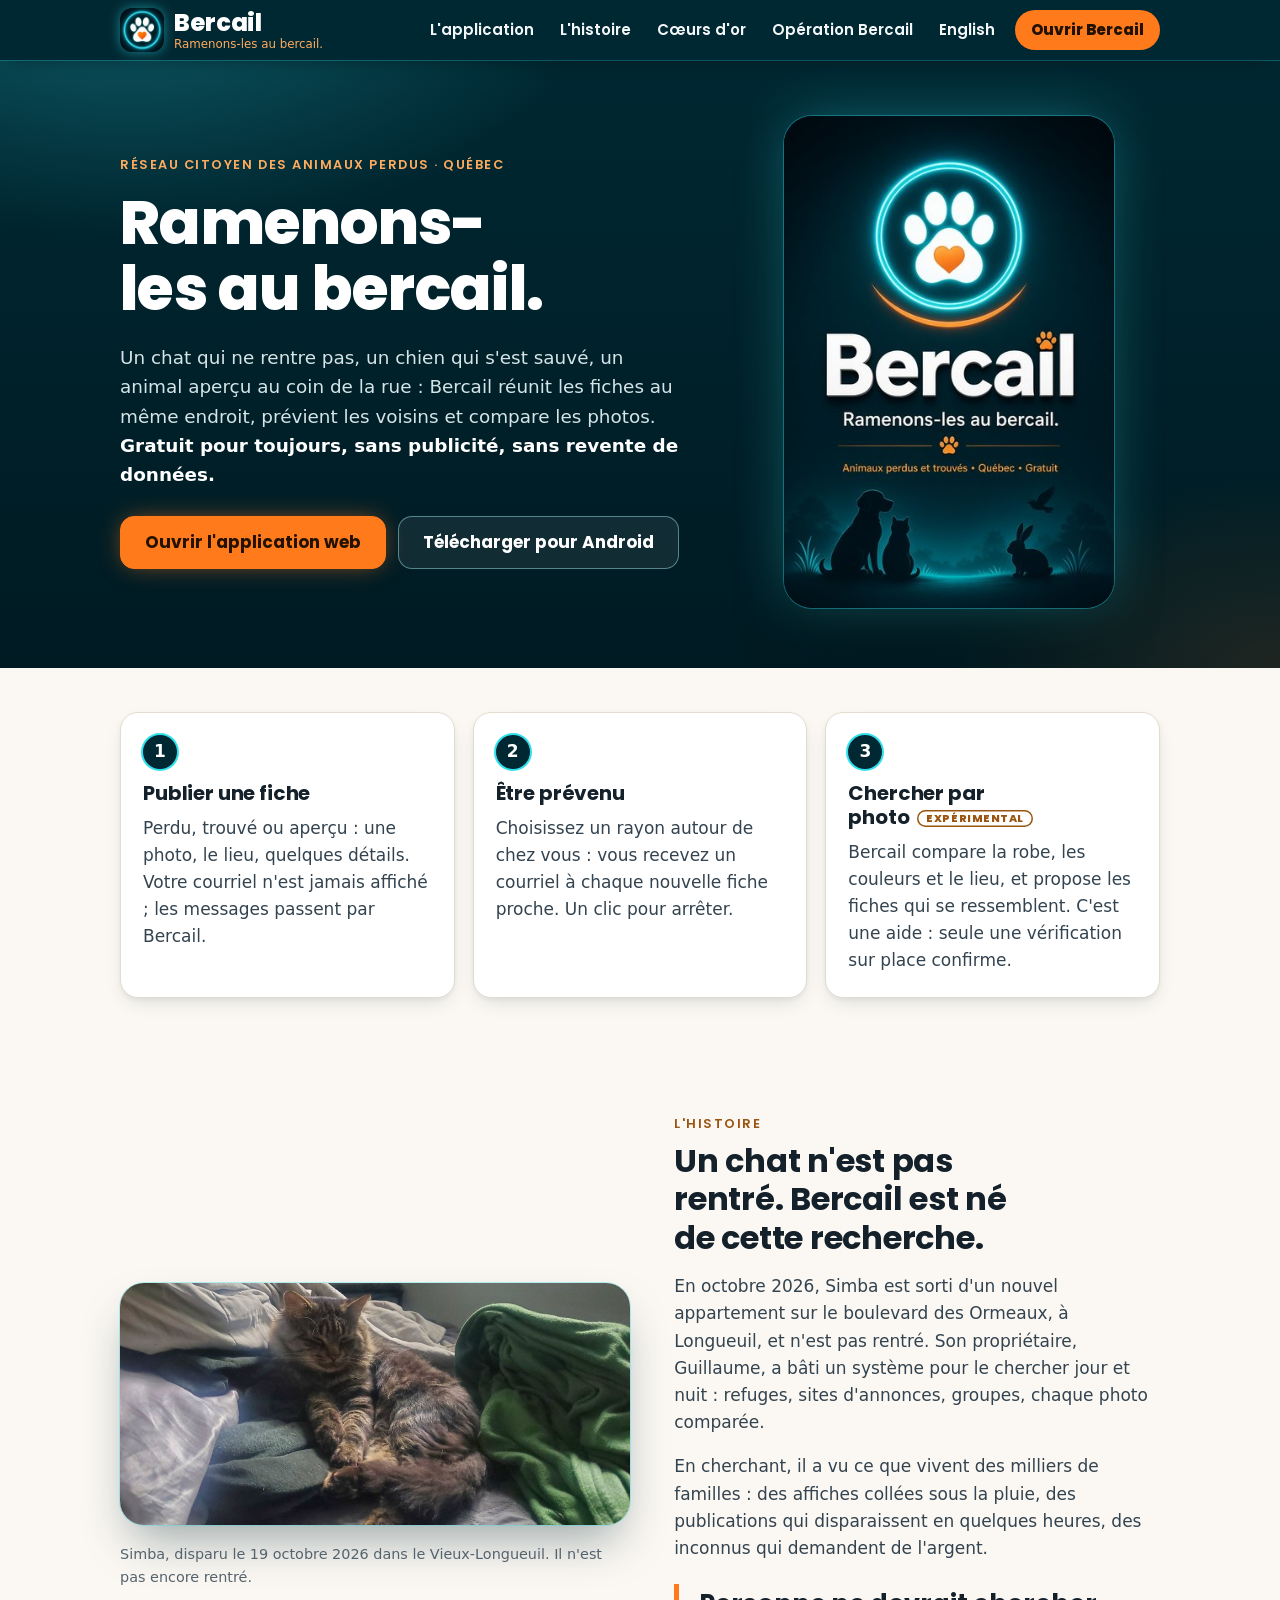
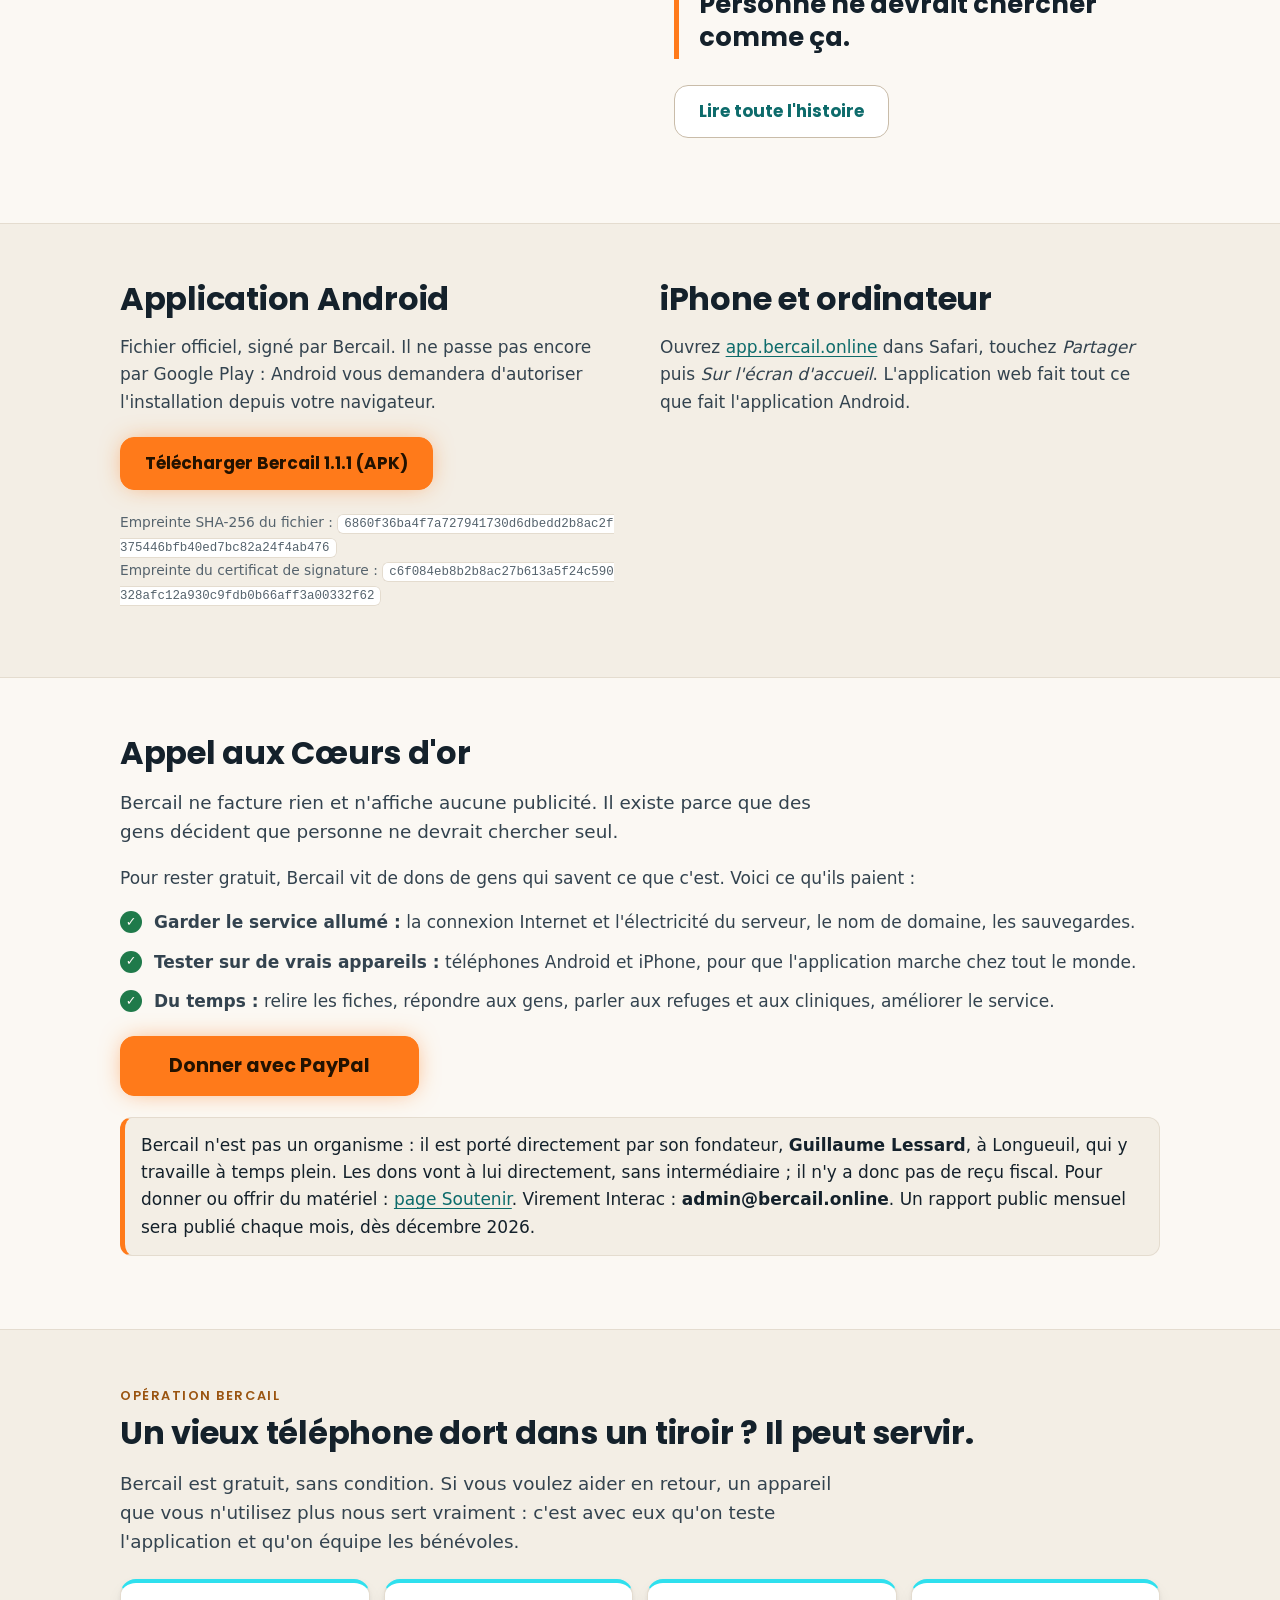
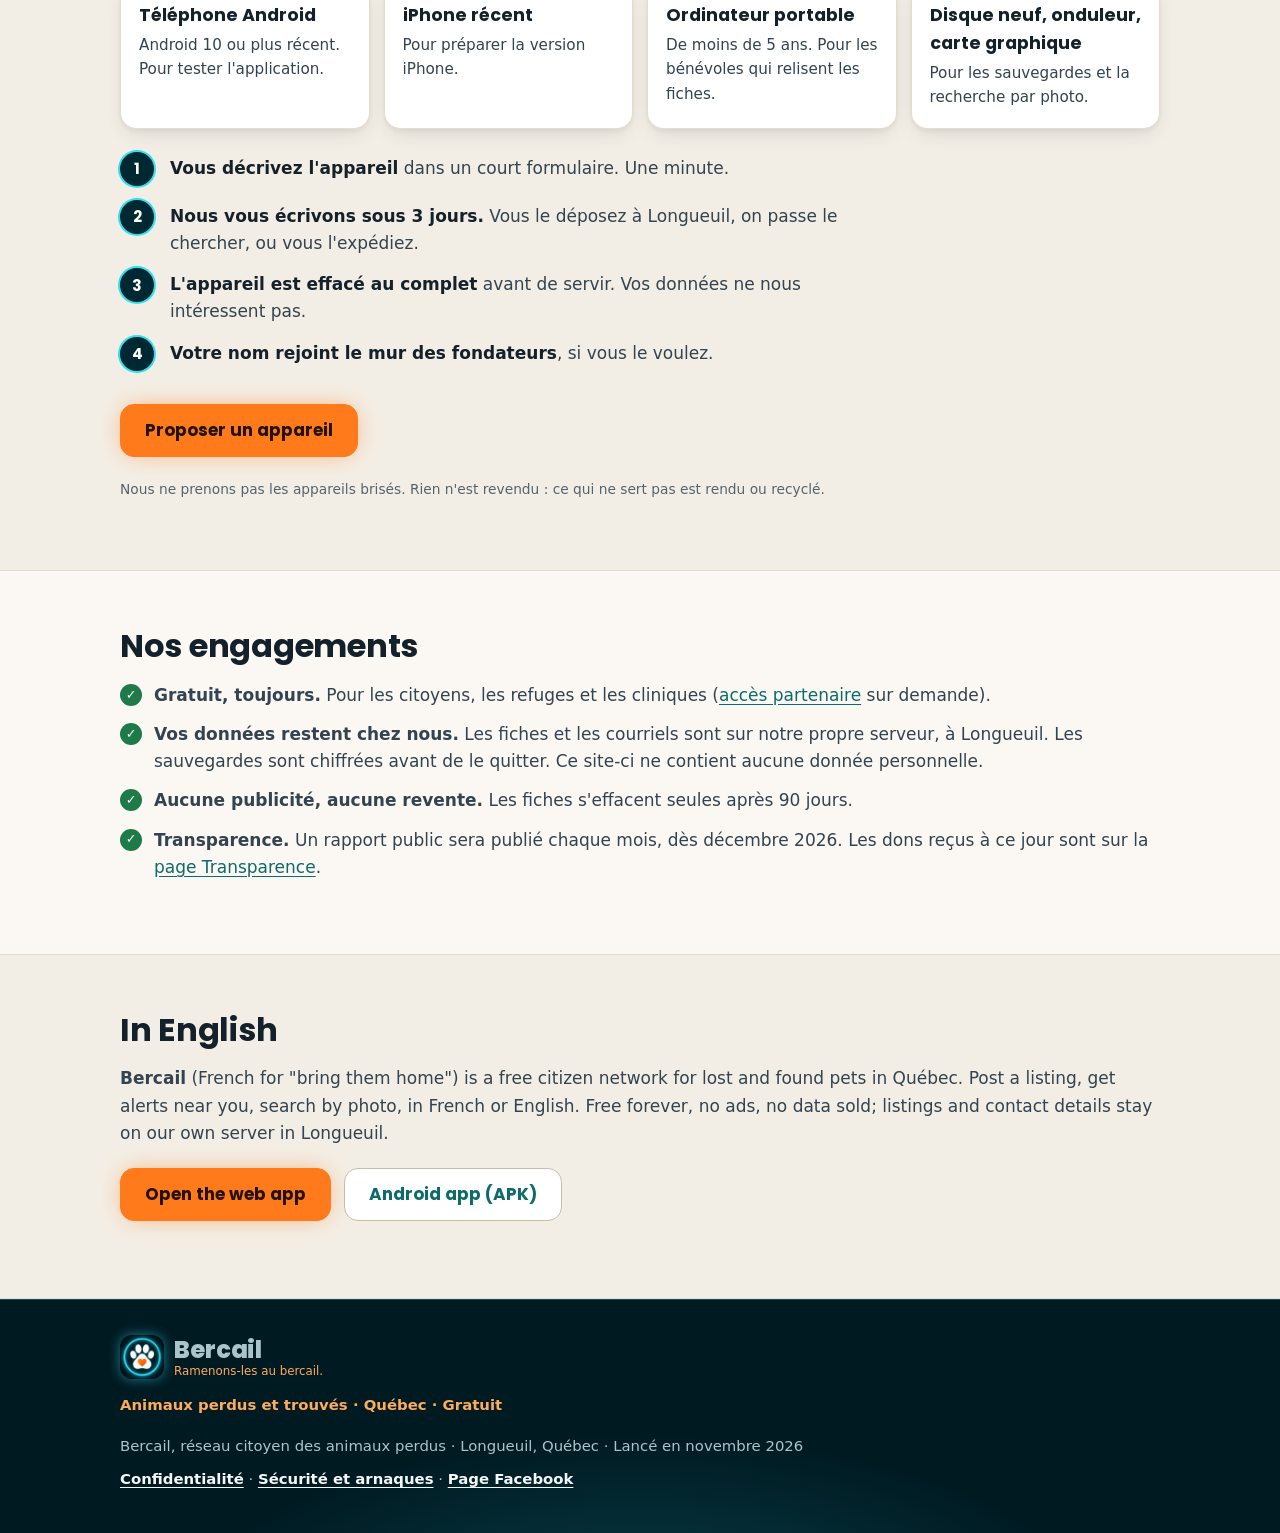
==== index.html @ 89a93c08 "Site vitrine de Bercail (bercail.online)" ====
<!doctype html>
<html lang="fr">
<head>
<meta charset="utf-8">
<meta name="viewport" content="width=device-width, initial-scale=1, viewport-fit=cover">
<title>Bercail : réseau citoyen gratuit des animaux perdus au Québec</title>
<meta name="description" content="Bercail aide les citoyens du Québec à retrouver les animaux perdus : fiches, alertes près de chez vous, recherche par photo. Gratuit pour toujours, sans publicité, sans revente de données.">
<meta property="og:title" content="Bercail : ramenons-les au bercail">
<meta property="og:description" content="Réseau citoyen gratuit des animaux perdus et trouvés au Québec. Application web et Android.">
<meta property="og:type" content="website">
<meta property="og:url" content="https://bercail.online/">
<meta property="og:image" content="https://bercail.online/og.jpg">
<meta property="og:image:width" content="1200">
<meta property="og:image:height" content="630">
<meta property="og:site_name" content="Bercail">
<meta property="og:locale" content="fr_CA">
<meta name="twitter:card" content="summary_large_image">
<link rel="canonical" href="https://bercail.online/">
<script type="application/ld+json">{"@context":"https://schema.org","@type":"Organization","name":"Bercail","url":"https://bercail.online/","logo":"https://bercail.online/icon-192.png","sameAs":["https://www.facebook.com/profile.php?id=61596382720142"]}</script>
<meta name="theme-color" content="#002832">
<link rel="icon" href="/favicon.svg" type="image/svg+xml">
<link rel="apple-touch-icon" href="/apple-touch-icon.png">
<link rel="stylesheet" href="/site.css">
</head>
<body>
<a class="skip" href="#contenu">Aller au contenu</a>
<header class="top">
  <div class="wrap bar">
    <a class="logo" href="/"><img src="/icon-192.png" alt="" width="44" height="44"><span>Bercail<small>Ramenons-les au bercail.</small></span></a>
    <nav aria-label="Principal">
      <a href="#app">L'application</a>
      <a href="#histoire">L'histoire</a>
      <a href="#coeurs">Cœurs d'or</a>
      <a href="#materiel">Opération Bercail</a>
      <a href="#en" lang="en">English</a>
      <a class="nav-cta" href="https://app.bercail.online/">Ouvrir Bercail</a>
    </nav>
  </div>
</header>

<main id="contenu">
<section class="hero">
  <div class="wrap hero-grid">
   <div>
    <p class="kicker">Réseau citoyen des animaux perdus · Québec</p>
    <h1>Ramenons-les au bercail.</h1>
    <p class="lead">Un chat qui ne rentre pas, un chien qui s'est sauvé, un animal aperçu au coin de la rue : Bercail réunit les fiches au même endroit, prévient les voisins et compare les photos. <strong>Gratuit pour toujours, sans publicité, sans revente de données.</strong></p>
    <div class="cta">
      <a class="btn primary" href="https://app.bercail.online/">Ouvrir l'application web</a>
      <a class="btn" href="#android">Télécharger pour Android</a>
    </div>
   </div>
   <img class="poster" src="/splash-poster.jpg" width="392" height="584" alt="Affiche Bercail : une patte blanche au cœur orange dans un cercle lumineux, et les silhouettes d'un chien, d'un chat, d'un oiseau et d'un lapin.">
  </div>
</section>

<section id="app" class="wrap grid3">
  <article>
    <p class="num" aria-hidden="true">1</p>
    <h2>Publier une fiche</h2>
    <p>Perdu, trouvé ou aperçu : une photo, le lieu, quelques détails. Votre courriel n'est jamais affiché ; les messages passent par Bercail.</p>
  </article>
  <article>
    <p class="num" aria-hidden="true">2</p>
    <h2>Être prévenu</h2>
    <p>Choisissez un rayon autour de chez vous : vous recevez un courriel à chaque nouvelle fiche proche. Un clic pour arrêter.</p>
  </article>
  <article>
    <p class="num" aria-hidden="true">3</p>
    <h2>Chercher par photo <span class="beta">expérimental</span></h2>
    <p>Bercail compare la robe, les couleurs et le lieu, et propose les fiches qui se ressemblent. C'est une aide : seule une vérification sur place confirme.</p>
  </article>
</section>

<section id="histoire" class="wrap story">
  <figure>
    <img src="/simba.jpg" width="1000" height="473" loading="lazy" alt="Simba, grand chat tigré brun à poil long, couché sur un lit.">
    <figcaption>Simba, disparu le 19 octobre 2026 dans le Vieux-Longueuil. Il n'est pas encore rentré.</figcaption>
  </figure>
  <div>
    <p class="kicker">L'histoire</p>
    <h2>Un chat n'est pas rentré. Bercail est né de cette recherche.</h2>
    <p>En octobre 2026, Simba est sorti d'un nouvel appartement sur le boulevard des Ormeaux, à Longueuil, et n'est pas rentré. Son propriétaire, Guillaume, a bâti un système pour le chercher jour et nuit : refuges, sites d'annonces, groupes, chaque photo comparée.</p>
    <p>En cherchant, il a vu ce que vivent des milliers de familles : des affiches collées sous la pluie, des publications qui disparaissent en quelques heures, des inconnus qui demandent de l'argent.</p>
    <blockquote>Personne ne devrait chercher comme ça.</blockquote>
    <p><a class="btn" href="https://app.bercail.online/about.html">Lire toute l'histoire</a></p>
  </div>
</section>

<section id="android" class="band">
  <div class="wrap two">
    <div>
      <h2>Application Android</h2>
      <p>Fichier officiel, signé par Bercail. Il ne passe pas encore par Google Play : Android vous demandera d'autoriser l'installation depuis votre navigateur.</p>
      <p><a class="btn primary" href="/android/bercail-1.1.1.apk" download>Télécharger Bercail 1.1.1 (APK)</a></p>
      <p class="small">Empreinte SHA-256 du fichier : <code id="sha">6860f36ba4f7a727941730d6dbedd2b8ac2f375446bfb40ed7bc82a24f4ab476</code><br>Empreinte du certificat de signature : <code>c6f084eb8b2b8ac27b613a5f24c590328afc12a930c9fdb0b66aff3a00332f62</code></p>
    </div>
    <div>
      <h2>iPhone et ordinateur</h2>
      <p>Ouvrez <a href="https://app.bercail.online/">app.bercail.online</a> dans Safari, touchez <em>Partager</em> puis <em>Sur l'écran d'accueil</em>. L'application web fait tout ce que fait l'application Android.</p>
    </div>
  </div>
</section>

<section id="coeurs" class="wrap">
  <h2>Appel aux Cœurs d'or</h2>
  <p class="lead">Bercail ne facture rien et n'affiche aucune publicité. Il existe parce que des gens décident que personne ne devrait chercher seul.</p>
  <p>Pour rester gratuit, Bercail vit de dons de gens qui savent ce que c'est. Voici ce qu'ils paient :</p>
  <ul class="checks">
    <li><strong>Garder le service allumé :</strong> la connexion Internet et l'électricité du serveur, le nom de domaine, les sauvegardes.</li>
    <li><strong>Tester sur de vrais appareils :</strong> téléphones Android et iPhone, pour que l'application marche chez tout le monde.</li>
    <li><strong>Du temps :</strong> relire les fiches, répondre aux gens, parler aux refuges et aux cliniques, améliorer le service.</li>
  </ul>
  <p><a class="btn primary give" href="https://paypal.me/BercailQc" rel="noopener">Donner avec PayPal</a></p>
  <p class="note">Bercail n'est pas un organisme : il est porté directement par son fondateur, <strong>Guillaume Lessard</strong>, à Longueuil, qui y travaille à temps plein. Les dons vont à lui directement, sans intermédiaire ; il n'y a donc pas de reçu fiscal. Pour donner ou offrir du matériel : <a href="https://app.bercail.online/support.html">page Soutenir</a>. Virement Interac : <strong>admin@bercail.online</strong>. Un rapport public mensuel sera publié chaque mois, dès décembre 2026.</p>
</section>

<section id="materiel" class="band">
  <div class="wrap">
    <p class="kicker dark">Opération Bercail</p>
    <h2>Un vieux téléphone dort dans un tiroir ? Il peut servir.</h2>
    <p class="lead">Bercail est gratuit, sans condition. Si vous voulez aider en retour, un appareil que vous n'utilisez plus nous sert vraiment : c'est avec eux qu'on teste l'application et qu'on équipe les bénévoles.</p>
    <div class="accept">
      <div><h3>Téléphone Android</h3><p>Android 10 ou plus récent. Pour tester l'application.</p></div>
      <div><h3>iPhone récent</h3><p>Pour préparer la version iPhone.</p></div>
      <div><h3>Ordinateur portable</h3><p>De moins de 5 ans. Pour les bénévoles qui relisent les fiches.</p></div>
      <div><h3>Disque neuf, onduleur, carte graphique</h3><p>Pour les sauvegardes et la recherche par photo.</p></div>
    </div>
    <ol class="steps">
      <li><strong>Vous décrivez l'appareil</strong> dans un court formulaire. Une minute.</li>
      <li><strong>Nous vous écrivons sous 3 jours.</strong> Vous le déposez à Longueuil, on passe le chercher, ou vous l'expédiez.</li>
      <li><strong>L'appareil est effacé au complet</strong> avant de servir. Vos données ne nous intéressent pas.</li>
      <li><strong>Votre nom rejoint le mur des fondateurs</strong>, si vous le voulez.</li>
    </ol>
    <p><a class="btn primary" href="https://app.bercail.online/support.html#materiel">Proposer un appareil</a></p>
    <p class="small">Nous ne prenons pas les appareils brisés. Rien n'est revendu : ce qui ne sert pas est rendu ou recyclé.</p>
  </div>
</section>

<section class="wrap promise">
  <h2>Nos engagements</h2>
  <ul class="checks">
    <li><strong>Gratuit, toujours.</strong> Pour les citoyens, les refuges et les cliniques (<a href="https://app.bercail.online/partner.html">accès partenaire</a> sur demande).</li>
    <li><strong>Vos données restent chez nous.</strong> Les fiches et les courriels sont sur notre propre serveur, à Longueuil. Les sauvegardes sont chiffrées avant de le quitter. Ce site-ci ne contient aucune donnée personnelle.</li>
    <li><strong>Aucune publicité, aucune revente.</strong> Les fiches s'effacent seules après 90 jours.</li>
    <li><strong>Transparence.</strong> Un rapport public sera publié chaque mois, dès décembre 2026. Les dons reçus à ce jour sont sur la <a href="https://app.bercail.online/transparence.html">page Transparence</a>.</li>
  </ul>
</section>

<section id="en" class="band" lang="en">
  <div class="wrap">
    <h2>In English</h2>
    <p><strong>Bercail</strong> (French for "bring them home") is a free citizen network for lost and found pets in Québec. Post a listing, get alerts near you, search by photo, in French or English. Free forever, no ads, no data sold; listings and contact details stay on our own server in Longueuil.</p>
    <p><a class="btn primary" href="https://app.bercail.online/">Open the web app</a> <a class="btn" href="/android/bercail-1.1.1.apk" download>Android app (APK)</a></p>
  </div>
</section>
</main>

<footer class="foot">
  <div class="wrap">
    <p class="logo"><img src="/icon-192.png" alt="" width="44" height="44"><span>Bercail<small>Ramenons-les au bercail.</small></span></p>
    <p class="baseline">Animaux perdus et trouvés · Québec · Gratuit</p>
    <p>Bercail, réseau citoyen des animaux perdus · Longueuil, Québec · Lancé en novembre 2026</p>
    <p><a href="https://app.bercail.online/privacy.html">Confidentialité</a> · <a href="https://app.bercail.online/safety.html">Sécurité et arnaques</a> · <a href="https://www.facebook.com/profile.php?id=61596382720142" rel="noopener">Page Facebook</a></p>
  </div>
</footer>
</body>
</html>
---- site.css ----
/* Bercail — site vitrine. Mêmes couleurs que l'application (web/style.css) : bleu nuit, anneau cyan, cœur orange, contenu crème. */
:root{--night:#002832;--night-2:#013a47;--night-deep:#001a22;--cyan:#2fe0ee;--cyan-soft:#a5f3f9;--heart:#ff7a1a;--heart-h:#ff8f3d;--on-heart:#231200;--on-night:#f3f7f8;--on-night-muted:#a9c4ca;--warm:#ffab5e;
--brand:#0d6b6b;--brand-h:#0a5656;--accent:#9a5410;--ok:#1f7a4a;--ink:#14212b;--ink2:#33434f;--muted:#55636d;--bg:#fbf8f3;--surface:#fff;--band:#f3eee5;--line:#e4dccf;--line2:#c9bca9;
--shadow:0 2px 4px rgba(0,40,50,.05),0 8px 20px -6px rgba(0,40,50,.14);color-scheme:light dark}
@media (prefers-color-scheme:dark){:root{--brand:#4fb3b3;--brand-h:#74c9c9;--accent:#ffab5e;--ok:#6fd39b;--ink:#e8e4df;--ink2:#cdd6d8;--muted:#9db3b9;--bg:#021d25;--surface:#062c37;--band:#03252f;--line:#134451;--line2:#2a6272;--shadow:0 8px 20px -6px rgba(0,0,0,.55)}}
@font-face{font-family:"Poppins";font-weight:600;font-display:swap;src:url("/fonts/poppins-600.woff2") format("woff2")}
@font-face{font-family:"Poppins";font-weight:700;font-display:swap;src:url("/fonts/poppins-700.woff2") format("woff2")}
@font-face{font-family:"Poppins";font-weight:800;font-display:swap;src:url("/fonts/poppins-800.woff2") format("woff2")}
*,*::before,*::after{box-sizing:border-box}
h1,h2,h3,.logo,.btn,.amt,nav a,.kicker,blockquote{font-family:"Poppins",system-ui,-apple-system,"Segoe UI",Roboto,sans-serif}
html{scroll-behavior:smooth;scroll-padding-top:84px;-webkit-text-size-adjust:100%}
body{margin:0;font:17px/1.6 system-ui,-apple-system,"Segoe UI",Roboto,"Helvetica Neue",Arial,sans-serif;color:var(--ink);background:var(--bg);-webkit-font-smoothing:antialiased}
a{color:var(--brand);text-underline-offset:3px}a:hover{color:var(--brand-h)}
p{margin:0 0 1em;color:var(--ink2)}
img{max-width:100%;height:auto}
.wrap{max-width:1080px;margin:0 auto;padding:0 20px}
.skip{position:absolute;left:-999px}.skip:focus{left:12px;top:12px;background:var(--heart);color:var(--on-heart);padding:10px 16px;border-radius:10px;font-weight:700;z-index:20}
:focus-visible{outline:3px solid var(--heart);outline-offset:2px;border-radius:6px}

.top{position:sticky;top:0;z-index:10;background:var(--night);box-shadow:0 1px 0 rgba(47,224,238,.28),0 6px 20px -10px rgba(0,0,0,.6)}
.bar{display:flex;align-items:center;justify-content:space-between;gap:8px 16px;padding-top:8px;padding-bottom:8px;min-height:60px;flex-wrap:wrap}
.logo{display:flex;align-items:center;gap:10px;margin:0;font-weight:800;font-size:1.5rem;letter-spacing:-.005em;line-height:1.05;text-decoration:none;color:#fff}
.logo:hover{color:#fff}
.logo img{width:44px;height:44px;border-radius:12px;filter:drop-shadow(0 0 6px rgba(47,224,238,.5))}
.logo small{font-family:system-ui,-apple-system,"Segoe UI",Roboto,sans-serif;display:block;margin-top:3px;font-size:.74rem;font-weight:500;letter-spacing:0;color:var(--warm)}
nav{display:flex;gap:2px;flex-wrap:wrap;align-items:center}
nav a{display:inline-flex;align-items:center;min-height:40px;padding:8px 12px;border-radius:999px;text-decoration:none;color:var(--on-night);font-weight:600;font-size:.94rem;transition:background .18s}
nav a:hover{background:rgba(255,255,255,.1);color:#fff}
nav .nav-cta{background:var(--heart);color:var(--on-heart);font-weight:800;padding-inline:16px;margin-left:6px}
nav .nav-cta:hover{background:var(--heart-h);color:var(--on-heart)}
@media (max-width:760px){nav a:not(.nav-cta){display:none}.bar{flex-wrap:nowrap}.logo{font-size:1.25rem;min-width:0}.logo small{font-size:.68rem}nav{flex:none}nav .nav-cta{margin-left:0;padding-inline:14px}}

.hero{color:var(--on-night);padding:56px 0 60px;overflow:hidden;
  background:radial-gradient(46rem 24rem at 10% -10%,rgba(47,224,238,.26),transparent 62%),radial-gradient(36rem 20rem at 100% 100%,rgba(255,122,26,.12),transparent 60%),linear-gradient(180deg,var(--night),var(--night-deep))}
.hero-grid{display:grid;grid-template-columns:1.35fr 1fr;gap:48px;align-items:center}
.kicker{text-transform:uppercase;letter-spacing:.12em;font-size:.8rem;font-weight:600;color:var(--warm);margin:0 0 8px}
.kicker.dark{color:var(--accent)}
h1{font-size:clamp(2.3rem,6vw,3.8rem);font-weight:800;line-height:1.08;letter-spacing:-.012em;margin:.25em 0 .35em;color:#fff;text-wrap:balance}
h2{font-size:clamp(1.5rem,3.2vw,2rem);font-weight:700;line-height:1.2;letter-spacing:-.008em;margin:0 0 .5em;color:var(--ink);text-wrap:balance}
h3{margin:.2em 0 .3em;font-size:1.1rem;color:var(--ink)}
.lead{font-size:1.15rem;max-width:62ch;color:var(--ink2)}
.hero .lead{color:#d5e4e7}.hero .lead strong{color:#fff}
.cta{display:flex;gap:12px;flex-wrap:wrap;margin-top:26px}
.btn{display:inline-flex;align-items:center;justify-content:center;min-height:50px;padding:12px 24px;border-radius:14px;border:1.5px solid var(--line2);background:var(--surface);color:var(--brand);font-weight:700;text-decoration:none;text-align:center;transition:background .18s,box-shadow .18s,transform .18s,border-color .18s}
.btn:hover{border-color:var(--brand);color:var(--brand-h);transform:translateY(-1px)}
.btn.primary{background:var(--heart);border-color:var(--heart);color:var(--on-heart);box-shadow:0 0 24px -6px rgba(255,122,26,.7)}
.btn.primary:hover{background:var(--heart-h);border-color:var(--heart-h);color:var(--on-heart);box-shadow:0 0 0 4px rgba(255,122,26,.22),0 0 28px -4px rgba(255,122,26,.8)}
.hero .btn:not(.primary){background:rgba(255,255,255,.07);border-color:rgba(165,243,249,.45);color:#fff}
.hero .btn:not(.primary):hover{background:rgba(47,224,238,.16);border-color:var(--cyan);color:#fff}
p > .btn{margin:4px 8px 4px 0}
.poster{width:100%;max-width:330px;justify-self:center;border-radius:28px;box-shadow:0 0 0 1px rgba(47,224,238,.35),0 0 60px -10px rgba(47,224,238,.45),0 30px 60px -20px rgba(0,0,0,.8)}
@media (max-width:820px){.hero{padding:36px 0 44px}.hero-grid{grid-template-columns:1fr;gap:32px}.poster{max-width:250px}.cta .btn{flex:1 1 220px}}

.grid3{display:grid;grid-template-columns:repeat(auto-fit,minmax(250px,1fr));gap:18px;padding:44px 20px 52px}
.grid3 article{background:var(--surface);border:1px solid var(--line);border-radius:18px;padding:22px;box-shadow:var(--shadow)}
.grid3 h2{font-size:1.25rem}
.grid3 p:last-child{margin:0}
.num{display:grid;place-items:center;width:34px;height:34px;margin:0 0 12px;border-radius:50%;background:var(--night);color:#fff;font-weight:800;box-shadow:0 0 0 2px var(--cyan)}
.beta{display:inline-block;vertical-align:middle;margin-left:4px;padding:2px 9px;border-radius:999px;font-size:.68rem;font-weight:800;letter-spacing:.05em;text-transform:uppercase;color:var(--accent);box-shadow:inset 0 0 0 1.5px currentColor}
.story{display:grid;grid-template-columns:1.05fr 1fr;gap:44px;align-items:center;padding:64px 20px}
.story figure{margin:0}
.story img{width:100%;border-radius:24px;box-shadow:0 0 0 1px rgba(47,224,238,.35),0 24px 48px -12px rgba(0,40,50,.4)}
.story figcaption{margin-top:10px;font-size:.9rem;color:var(--muted)}
.story .kicker{color:var(--accent)}
blockquote{margin:22px 0;padding:4px 0 4px 20px;border-left:5px solid var(--heart);font-weight:700;font-size:clamp(1.25rem,3vw,1.6rem);line-height:1.3;color:var(--ink)}
@media (max-width:820px){.story{grid-template-columns:1fr;gap:24px;padding:44px 20px}}
.accept{display:grid;grid-template-columns:repeat(auto-fit,minmax(220px,1fr));gap:14px;margin:22px 0}
.accept div{background:var(--surface);border:1px solid var(--line);border-top:4px solid var(--cyan);border-radius:16px;padding:18px;box-shadow:var(--shadow)}
.accept h3{margin:0 0 4px}.accept p{margin:0;font-size:.95rem}
.steps{list-style:none;counter-reset:s;padding:0;margin:26px 0;display:grid;gap:14px;max-width:760px}
.steps li{counter-increment:s;position:relative;padding-left:50px;min-height:34px;color:var(--ink2)}
.steps li::before{content:counter(s);position:absolute;left:0;top:-3px;display:grid;place-items:center;width:34px;height:34px;border-radius:50%;background:var(--night);color:#fff;font:700 .95rem "Poppins",system-ui,sans-serif;box-shadow:0 0 0 2px var(--cyan)}
.steps strong{color:var(--ink)}
.band{background:var(--band);padding:56px 0;border-top:1px solid var(--line);border-bottom:1px solid var(--line)}
.two{display:grid;grid-template-columns:repeat(auto-fit,minmax(300px,1fr));gap:40px}
.small{font-size:.86rem;color:var(--muted)}
code{font-size:.78rem;word-break:break-all;background:var(--surface);border:1px solid var(--line);border-radius:6px;padding:2px 6px}
#coeurs,.promise{padding:56px 20px}
.tiers{display:grid;grid-template-columns:repeat(auto-fit,minmax(240px,1fr));gap:18px;margin:22px 0}
.tier{border:1px solid var(--line);border-top:4px solid var(--heart);border-radius:18px;padding:22px;background:var(--surface);box-shadow:var(--shadow)}
.tier p:last-child{margin:0}
.amt{font-size:2.1rem;font-weight:800;letter-spacing:-.01em;color:var(--brand);margin:0}.amt span{font-size:1rem;color:var(--muted);font-weight:600;letter-spacing:0}
.note{border:1px solid var(--line);border-left:5px solid var(--heart);padding:14px 16px;background:var(--band);border-radius:12px;color:var(--ink)}
.checks{padding-left:0;list-style:none;color:var(--ink2)}.checks li{padding-left:34px;position:relative;margin:12px 0}
.checks li::before{content:"✓";position:absolute;left:0;top:2px;display:grid;place-items:center;width:22px;height:22px;border-radius:50%;background:var(--ok);color:var(--bg);font-weight:900;font-size:.8rem}
.foot{padding:36px 0 40px;color:var(--on-night-muted);font-size:.93rem;background:radial-gradient(40rem 16rem at 50% 130%,rgba(47,224,238,.18),transparent 70%),var(--night-deep);box-shadow:inset 0 1px 0 rgba(47,224,238,.28)}
.foot p{color:var(--on-night-muted);margin:0 0 .6em}
.foot .baseline{color:var(--warm);font-weight:600;margin:12px 0 18px}
.foot a{color:var(--on-night);font-weight:600}.foot a:hover{color:var(--cyan-soft)}
@media (prefers-reduced-motion:reduce){html{scroll-behavior:auto}*{transition:none!important}}
.btn.give{min-height:60px;font-size:1.2rem;padding-inline:48px}
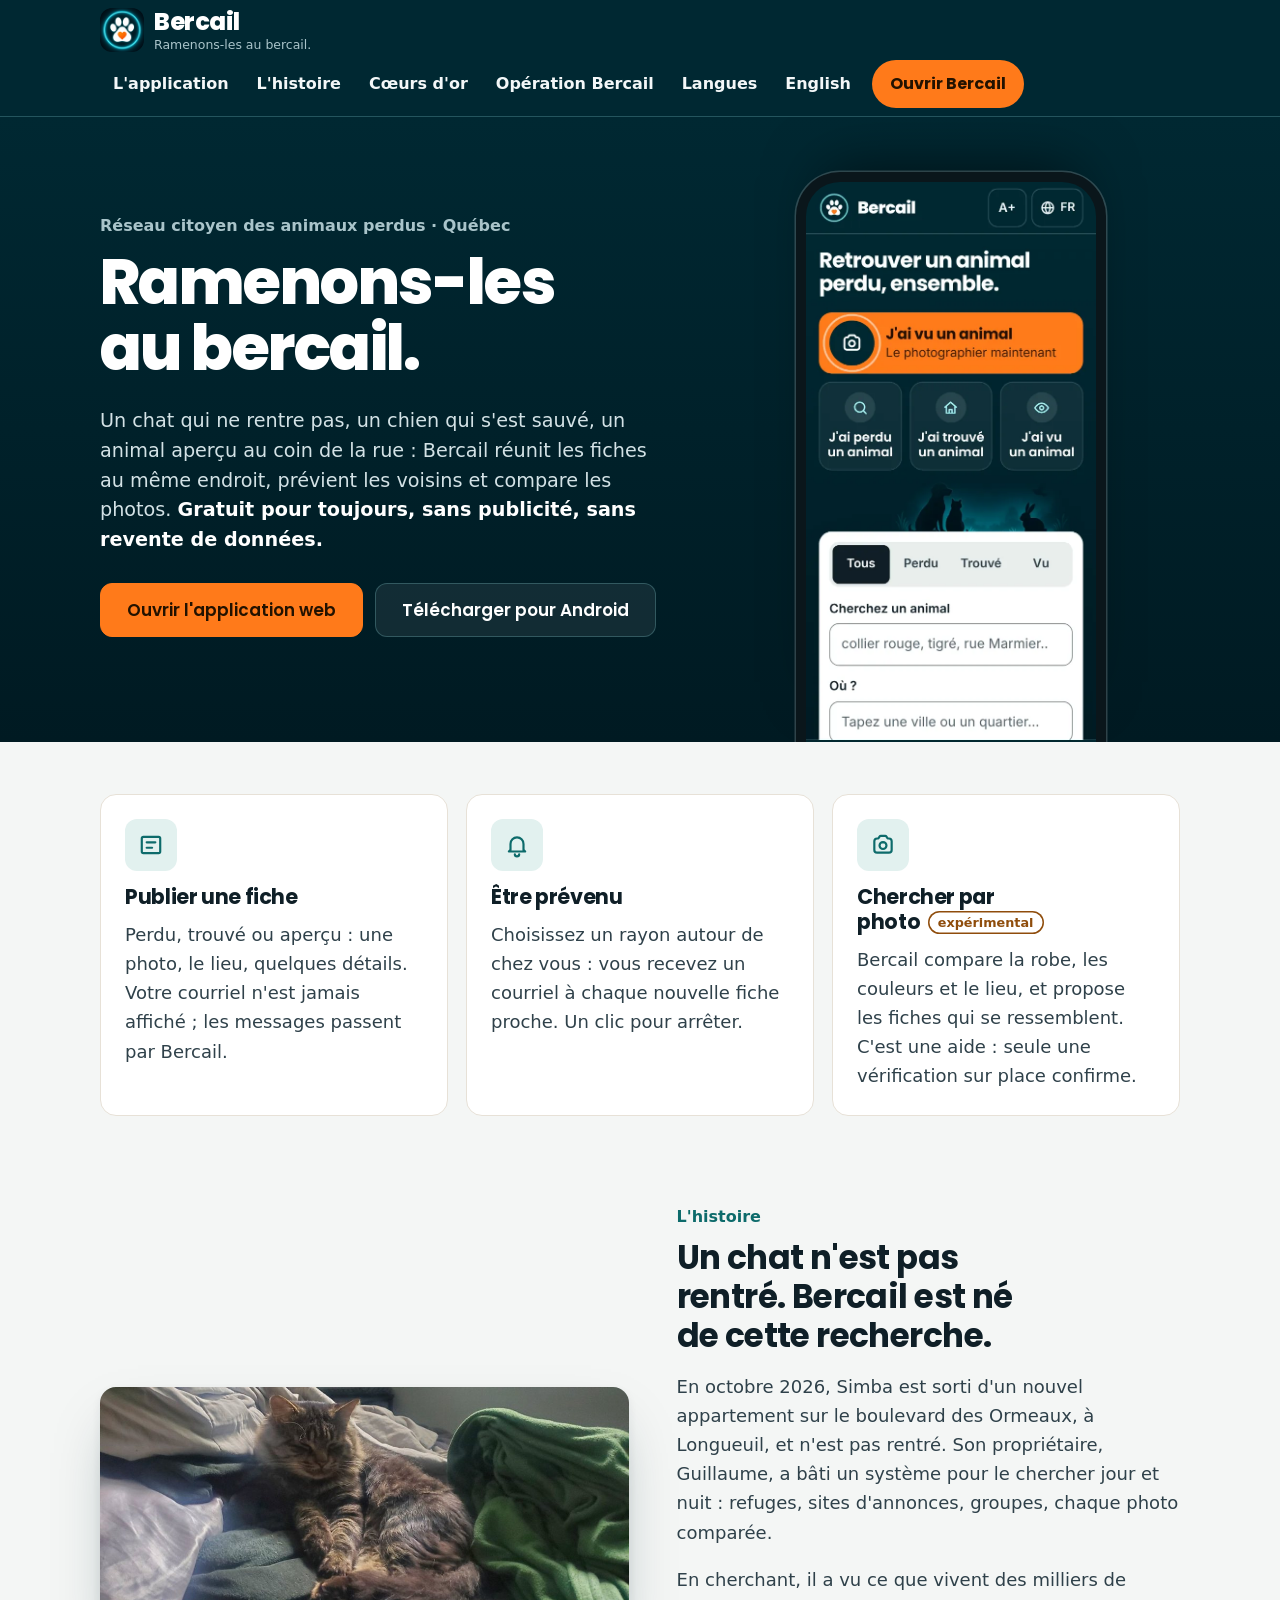
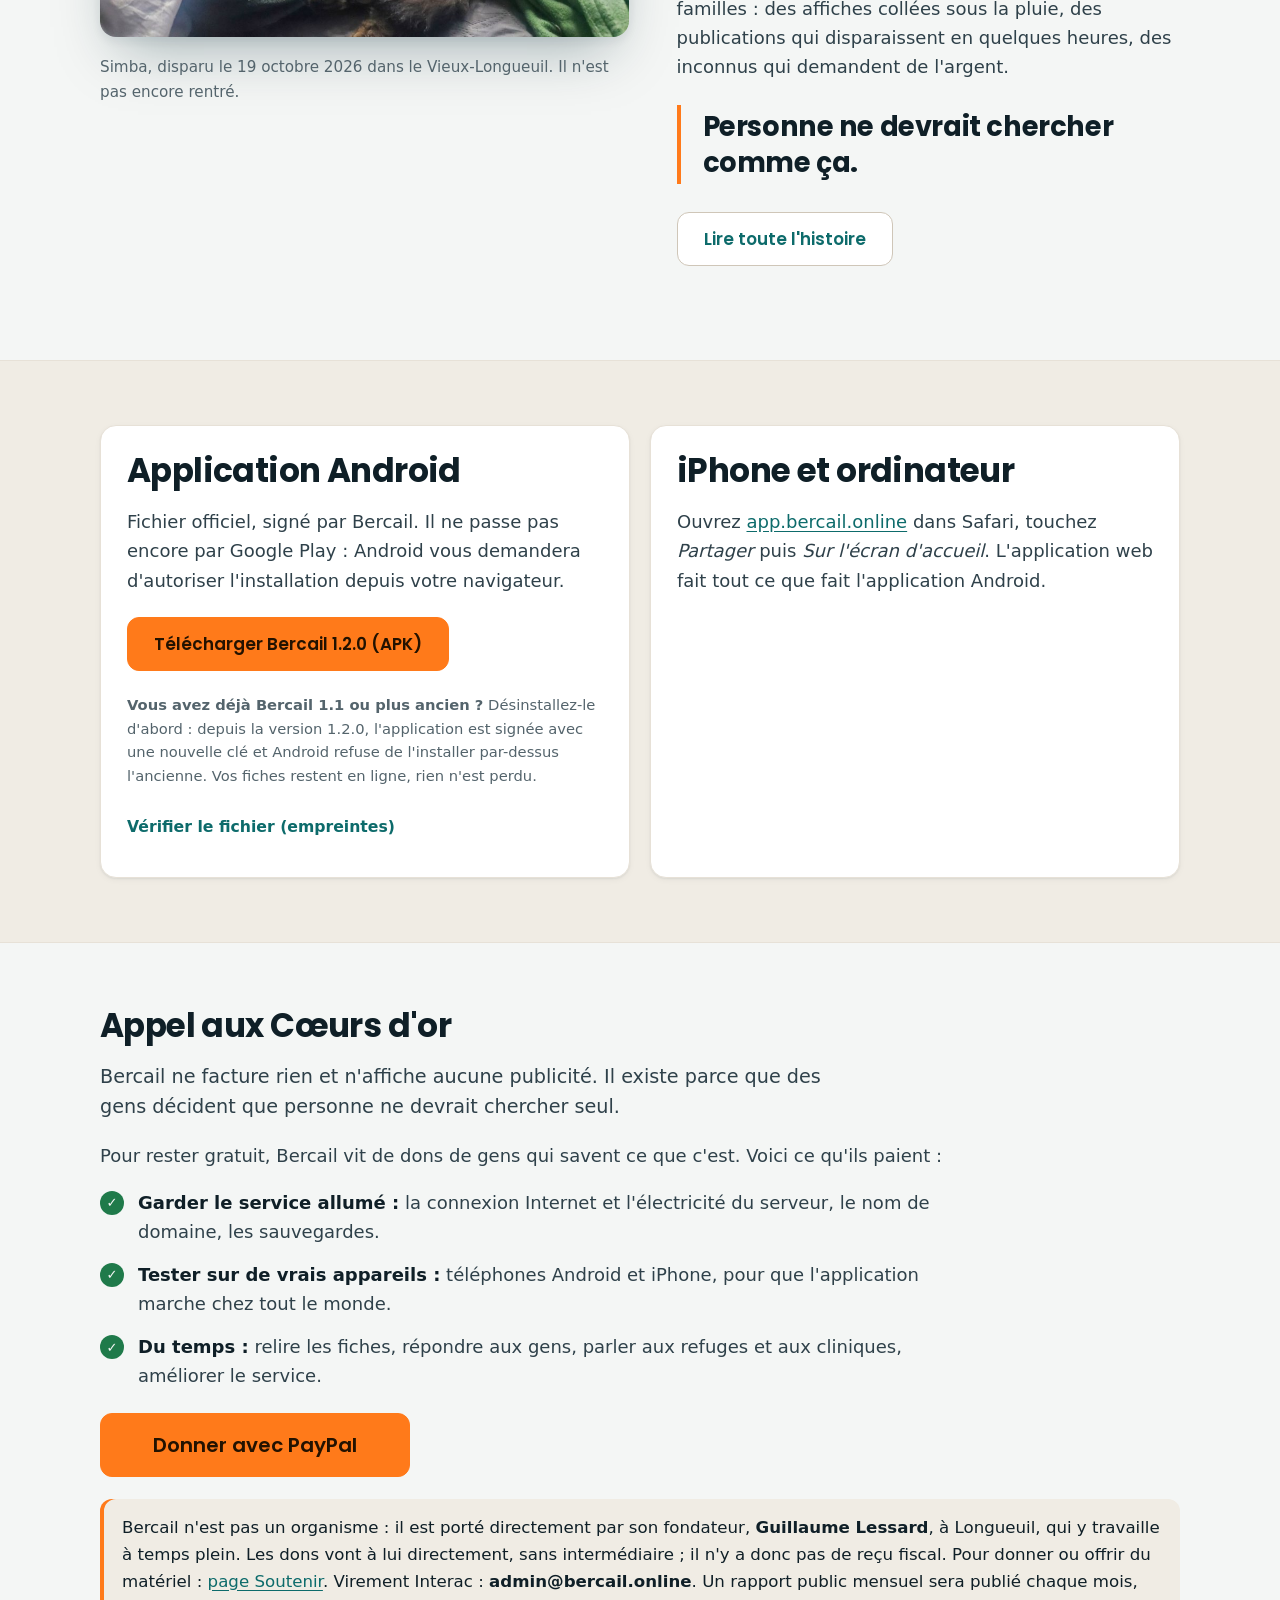
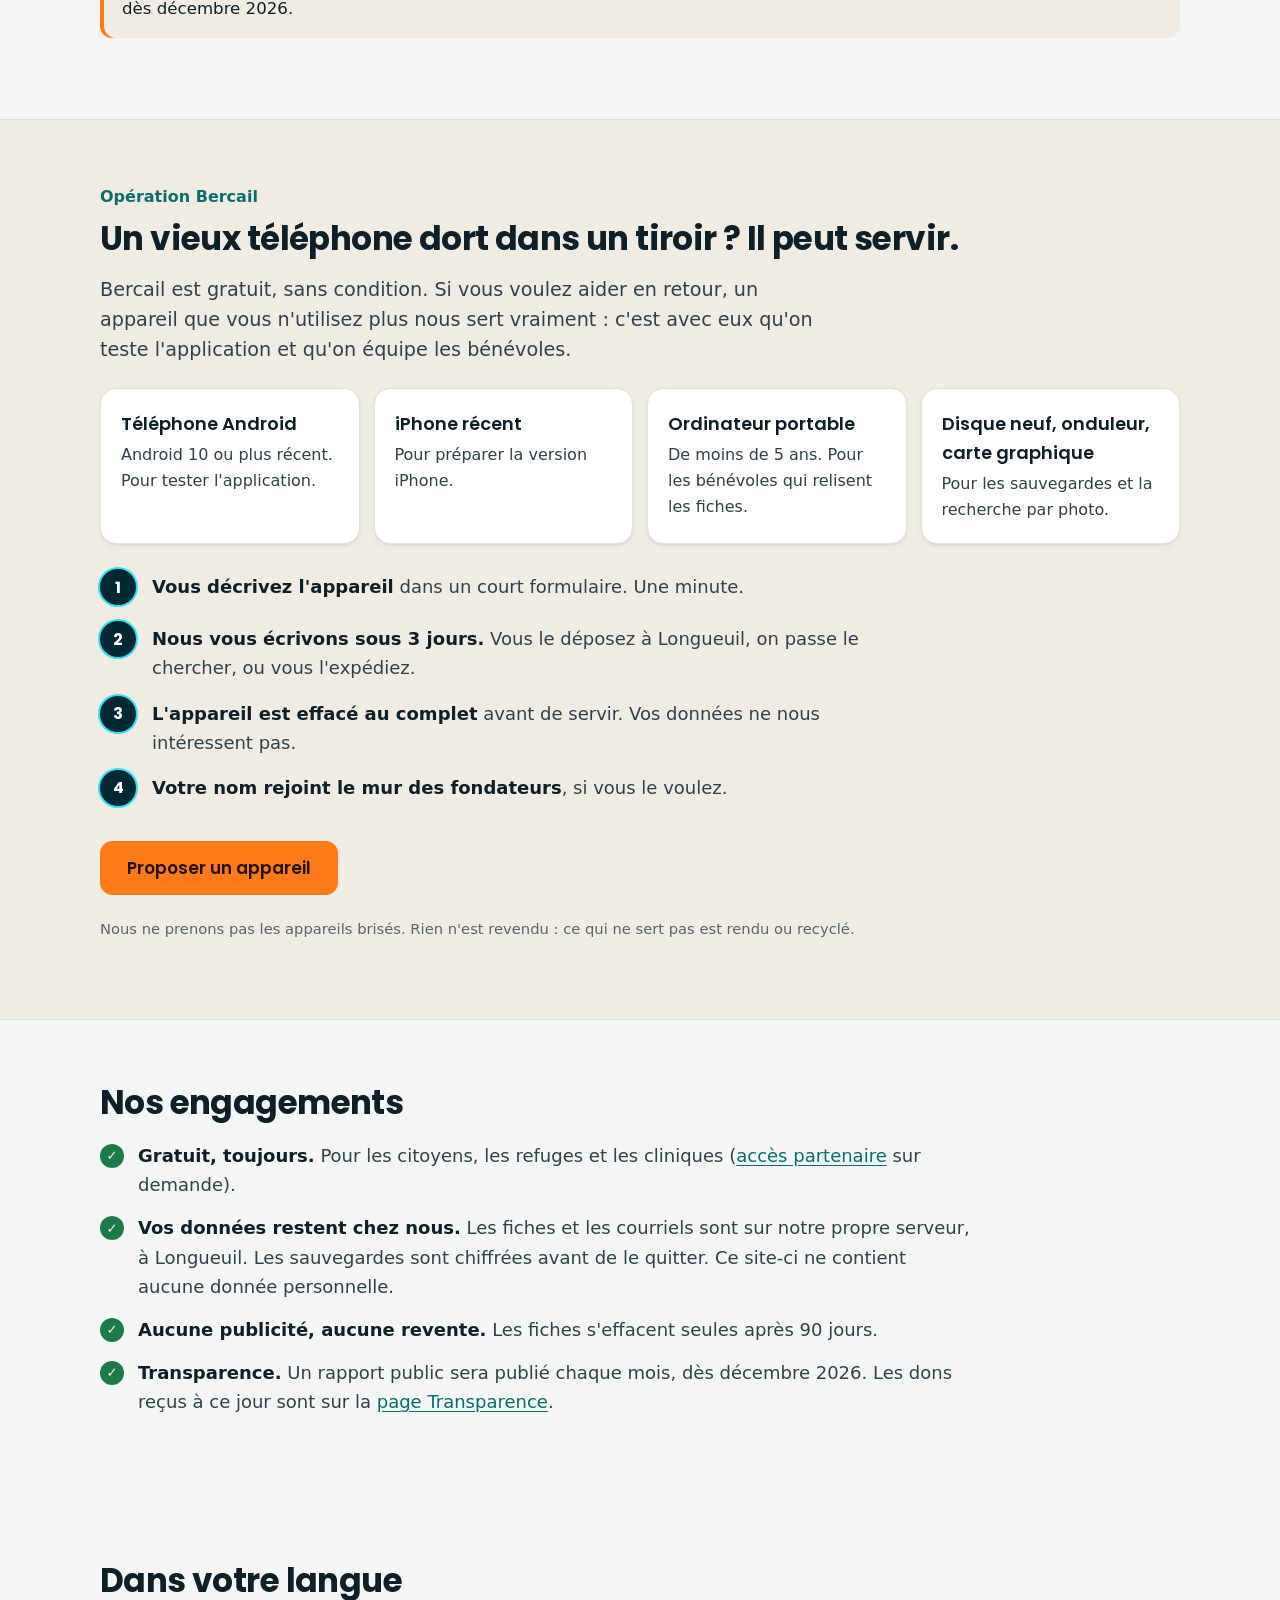
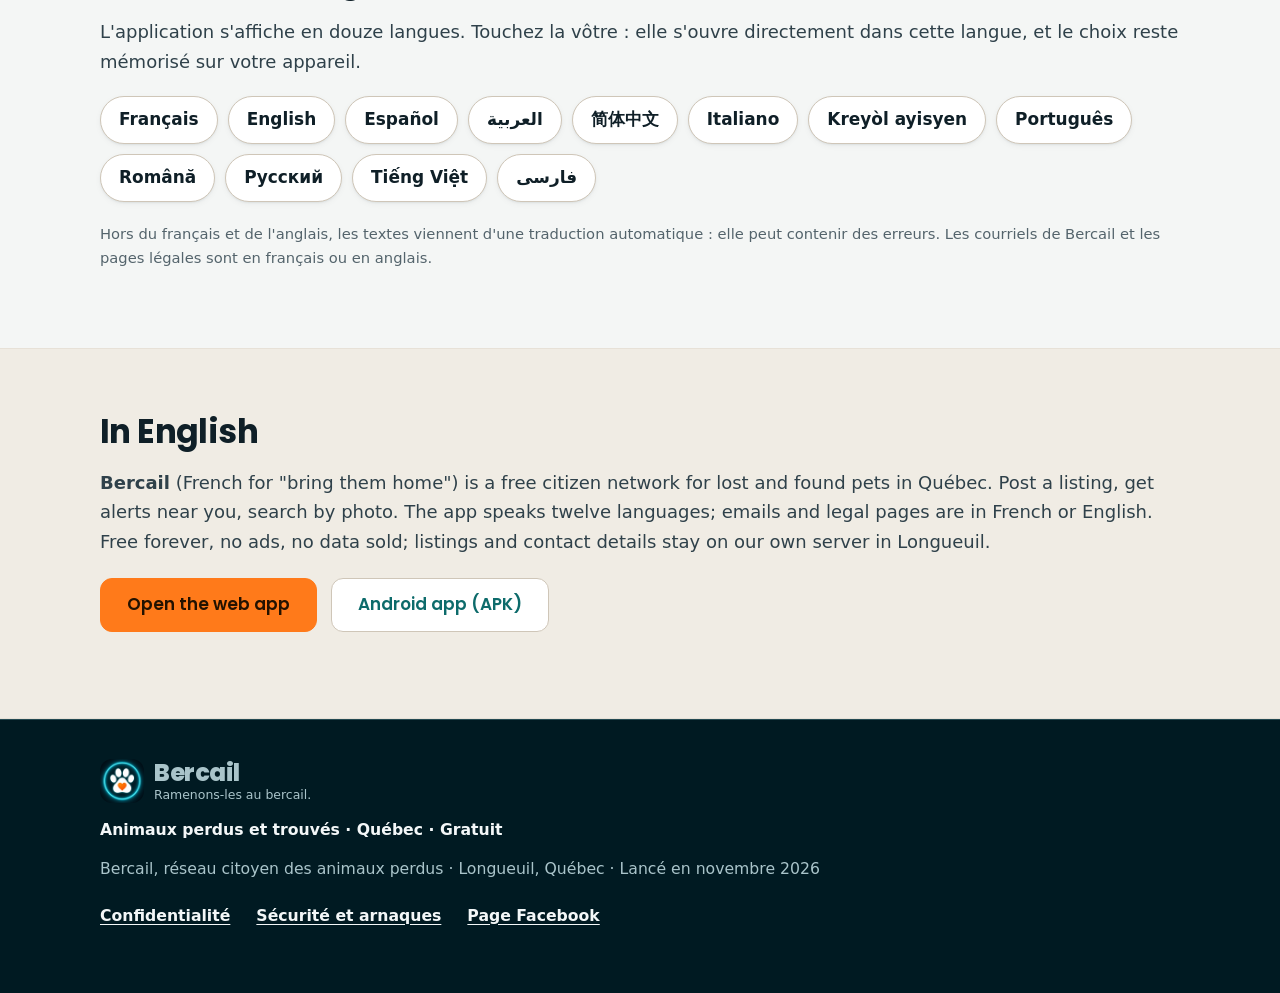
==== commit 0d99488c: "Android 1.2.0" ====
--- a/index.html
+++ b/index.html
@@ -32,6 +32,7 @@
       <a href="#histoire">L'histoire</a>
       <a href="#coeurs">Cœurs d'or</a>
       <a href="#materiel">Opération Bercail</a>
+      <a href="#langues">Langues</a>
       <a href="#en" lang="en">English</a>
       <a class="nav-cta" href="https://app.bercail.online/">Ouvrir Bercail</a>
     </nav>
@@ -41,32 +42,37 @@
 <main id="contenu">
 <section class="hero">
   <div class="wrap hero-grid">
-   <div>
+   <div class="hero-text">
     <p class="kicker">Réseau citoyen des animaux perdus · Québec</p>
-    <h1>Ramenons-les au bercail.</h1>
+    <h1><span class="nb">Ramenons-les</span> au bercail.</h1>
     <p class="lead">Un chat qui ne rentre pas, un chien qui s'est sauvé, un animal aperçu au coin de la rue : Bercail réunit les fiches au même endroit, prévient les voisins et compare les photos. <strong>Gratuit pour toujours, sans publicité, sans revente de données.</strong></p>
     <div class="cta">
       <a class="btn primary" href="https://app.bercail.online/">Ouvrir l'application web</a>
       <a class="btn" href="#android">Télécharger pour Android</a>
     </div>
    </div>
-   <img class="poster" src="/splash-poster.jpg" width="392" height="584" alt="Affiche Bercail : une patte blanche au cœur orange dans un cercle lumineux, et les silhouettes d'un chien, d'un chat, d'un oiseau et d'un lapin.">
+   <div class="phone">
+    <picture>
+      <source srcset="/app-accueil.webp" type="image/webp">
+      <img src="/app-accueil.jpg" width="600" height="1267" alt="L'accueil de Bercail sur un téléphone : le gros bouton « J'ai vu un animal : le photographier maintenant », puis « J'ai perdu un animal », « J'ai trouvé un animal », « J'ai vu un animal » et la recherche.">
+    </picture>
+   </div>
   </div>
 </section>
 
 <section id="app" class="wrap grid3">
   <article>
-    <p class="num" aria-hidden="true">1</p>
+    <p class="ico" aria-hidden="true"><svg viewBox="0 0 24 24"><path d="M5 4.5h14a1.5 1.5 0 0 1 1.5 1.5v12a1.5 1.5 0 0 1-1.5 1.5H5A1.5 1.5 0 0 1 3.5 18V6A1.5 1.5 0 0 1 5 4.5z"/><path d="M8 9.5h8"/><path d="M8 14.5h5"/></svg></p>
     <h2>Publier une fiche</h2>
     <p>Perdu, trouvé ou aperçu : une photo, le lieu, quelques détails. Votre courriel n'est jamais affiché ; les messages passent par Bercail.</p>
   </article>
   <article>
-    <p class="num" aria-hidden="true">2</p>
+    <p class="ico" aria-hidden="true"><svg viewBox="0 0 24 24"><path d="M6 16.5V11a6 6 0 1 1 12 0v5.5l1.5 1.5h-15z"/><path d="M10 20.5a2 2 0 0 0 4 0"/></svg></p>
     <h2>Être prévenu</h2>
     <p>Choisissez un rayon autour de chez vous : vous recevez un courriel à chaque nouvelle fiche proche. Un clic pour arrêter.</p>
   </article>
   <article>
-    <p class="num" aria-hidden="true">3</p>
+    <p class="ico" aria-hidden="true"><svg viewBox="0 0 24 24"><path d="M4 8.5A2.5 2.5 0 0 1 6.5 6h1.2l1.1-1.7A1.5 1.5 0 0 1 10.1 3.6h3.8a1.5 1.5 0 0 1 1.3.7L16.3 6h1.2A2.5 2.5 0 0 1 20 8.5v8a2.5 2.5 0 0 1-2.5 2.5h-11A2.5 2.5 0 0 1 4 16.5z"/><path d="M12 9.3a3.2 3.2 0 1 0 0 6.4 3.2 3.2 0 0 0 0-6.4z"/></svg></p>
     <h2>Chercher par photo <span class="beta">expérimental</span></h2>
     <p>Bercail compare la robe, les couleurs et le lieu, et propose les fiches qui se ressemblent. C'est une aide : seule une vérification sur place confirme.</p>
   </article>
@@ -78,7 +84,7 @@
     <figcaption>Simba, disparu le 19 octobre 2026 dans le Vieux-Longueuil. Il n'est pas encore rentré.</figcaption>
   </figure>
   <div>
-    <p class="kicker">L'histoire</p>
+    <p class="kicker dark">L'histoire</p>
     <h2>Un chat n'est pas rentré. Bercail est né de cette recherche.</h2>
     <p>En octobre 2026, Simba est sorti d'un nouvel appartement sur le boulevard des Ormeaux, à Longueuil, et n'est pas rentré. Son propriétaire, Guillaume, a bâti un système pour le chercher jour et nuit : refuges, sites d'annonces, groupes, chaque photo comparée.</p>
     <p>En cherchant, il a vu ce que vivent des milliers de familles : des affiches collées sous la pluie, des publications qui disparaissent en quelques heures, des inconnus qui demandent de l'argent.</p>
@@ -89,13 +95,17 @@
 
 <section id="android" class="band">
   <div class="wrap two">
-    <div>
+    <div class="panel">
       <h2>Application Android</h2>
       <p>Fichier officiel, signé par Bercail. Il ne passe pas encore par Google Play : Android vous demandera d'autoriser l'installation depuis votre navigateur.</p>
-      <p><a class="btn primary" href="/android/bercail-1.1.1.apk" download>Télécharger Bercail 1.1.1 (APK)</a></p>
-      <p class="small">Empreinte SHA-256 du fichier : <code id="sha">6860f36ba4f7a727941730d6dbedd2b8ac2f375446bfb40ed7bc82a24f4ab476</code><br>Empreinte du certificat de signature : <code>c6f084eb8b2b8ac27b613a5f24c590328afc12a930c9fdb0b66aff3a00332f62</code></p>
+      <p><a class="btn primary" href="/android/bercail-1.2.0.apk" download>Télécharger Bercail 1.2.0 (APK)</a></p>
+      <p class="small"><strong>Vous avez déjà Bercail 1.1 ou plus ancien ?</strong> Désinstallez-le d'abord : depuis la version 1.2.0, l'application est signée avec une nouvelle clé et Android refuse de l'installer par-dessus l'ancienne. Vos fiches restent en ligne, rien n'est perdu.</p>
+      <details class="proof">
+        <summary>Vérifier le fichier (empreintes)</summary>
+        <p class="small">Empreinte SHA-256 du fichier : <code id="sha">17879eef1afdd523f92a1e2a47f9e8d8607eeccdb86241b5258c1fa5825833fa</code><br>Empreinte du certificat de signature : <code>45b51c2f8ee6d7c68d9e997fd5e4b928ad8dfb0e59509ec51c7edb7ff6993ede</code></p>
+      </details>
     </div>
-    <div>
+    <div class="panel">
       <h2>iPhone et ordinateur</h2>
       <p>Ouvrez <a href="https://app.bercail.online/">app.bercail.online</a> dans Safari, touchez <em>Partager</em> puis <em>Sur l'écran d'accueil</em>. L'application web fait tout ce que fait l'application Android.</p>
     </div>
@@ -147,11 +157,31 @@
   </ul>
 </section>
 
+<section id="langues" class="wrap langs">
+  <h2>Dans votre langue</h2>
+  <p>L'application s'affiche en douze langues. Touchez la vôtre : elle s'ouvre directement dans cette langue, et le choix reste mémorisé sur votre appareil.</p>
+  <ul class="lang-links">
+    <li><a href="https://app.bercail.online/?lang=fr" lang="fr">Français</a></li>
+    <li><a href="https://app.bercail.online/?lang=en" lang="en">English</a></li>
+    <li><a href="https://app.bercail.online/?lang=es" lang="es">Español</a></li>
+    <li><a href="https://app.bercail.online/?lang=ar" lang="ar" dir="rtl">العربية</a></li>
+    <li><a href="https://app.bercail.online/?lang=zh" lang="zh">简体中文</a></li>
+    <li><a href="https://app.bercail.online/?lang=it" lang="it">Italiano</a></li>
+    <li><a href="https://app.bercail.online/?lang=ht" lang="ht">Kreyòl ayisyen</a></li>
+    <li><a href="https://app.bercail.online/?lang=pt" lang="pt">Português</a></li>
+    <li><a href="https://app.bercail.online/?lang=ro" lang="ro">Română</a></li>
+    <li><a href="https://app.bercail.online/?lang=ru" lang="ru">Русский</a></li>
+    <li><a href="https://app.bercail.online/?lang=vi" lang="vi">Tiếng Việt</a></li>
+    <li><a href="https://app.bercail.online/?lang=fa" lang="fa" dir="rtl">فارسی</a></li>
+  </ul>
+  <p class="small">Hors du français et de l'anglais, les textes viennent d'une traduction automatique : elle peut contenir des erreurs. Les courriels de Bercail et les pages légales sont en français ou en anglais.</p>
+</section>
+
 <section id="en" class="band" lang="en">
   <div class="wrap">
     <h2>In English</h2>
-    <p><strong>Bercail</strong> (French for "bring them home") is a free citizen network for lost and found pets in Québec. Post a listing, get alerts near you, search by photo, in French or English. Free forever, no ads, no data sold; listings and contact details stay on our own server in Longueuil.</p>
-    <p><a class="btn primary" href="https://app.bercail.online/">Open the web app</a> <a class="btn" href="/android/bercail-1.1.1.apk" download>Android app (APK)</a></p>
+    <p><strong>Bercail</strong> (French for "bring them home") is a free citizen network for lost and found pets in Québec. Post a listing, get alerts near you, search by photo. The app speaks twelve languages; emails and legal pages are in French or English. Free forever, no ads, no data sold; listings and contact details stay on our own server in Longueuil.</p>
+    <p><a class="btn primary" href="https://app.bercail.online/">Open the web app</a> <a class="btn" href="/android/bercail-1.2.0.apk" download>Android app (APK)</a></p>
   </div>
 </section>
 </main>
@@ -161,7 +191,7 @@
     <p class="logo"><img src="/icon-192.png" alt="" width="44" height="44"><span>Bercail<small>Ramenons-les au bercail.</small></span></p>
     <p class="baseline">Animaux perdus et trouvés · Québec · Gratuit</p>
     <p>Bercail, réseau citoyen des animaux perdus · Longueuil, Québec · Lancé en novembre 2026</p>
-    <p><a href="https://app.bercail.online/privacy.html">Confidentialité</a> · <a href="https://app.bercail.online/safety.html">Sécurité et arnaques</a> · <a href="https://www.facebook.com/profile.php?id=61596382720142" rel="noopener">Page Facebook</a></p>
+    <p class="foot-links"><a href="https://app.bercail.online/privacy.html">Confidentialité</a> <a href="https://app.bercail.online/safety.html">Sécurité et arnaques</a> <a href="https://www.facebook.com/profile.php?id=61596382720142" rel="noopener">Page Facebook</a></p>
   </div>
 </footer>
 </body>
--- a/site.css
+++ b/site.css
@@ -1,91 +1,121 @@
-/* Bercail — site vitrine. Mêmes couleurs que l'application (web/style.css) : bleu nuit, anneau cyan, cœur orange, contenu crème. */
-:root{--night:#002832;--night-2:#013a47;--night-deep:#001a22;--cyan:#2fe0ee;--cyan-soft:#a5f3f9;--heart:#ff7a1a;--heart-h:#ff8f3d;--on-heart:#231200;--on-night:#f3f7f8;--on-night-muted:#a9c4ca;--warm:#ffab5e;
---brand:#0d6b6b;--brand-h:#0a5656;--accent:#9a5410;--ok:#1f7a4a;--ink:#14212b;--ink2:#33434f;--muted:#55636d;--bg:#fbf8f3;--surface:#fff;--band:#f3eee5;--line:#e4dccf;--line2:#c9bca9;
---shadow:0 2px 4px rgba(0,40,50,.05),0 8px 20px -6px rgba(0,40,50,.14);color-scheme:light dark}
-@media (prefers-color-scheme:dark){:root{--brand:#4fb3b3;--brand-h:#74c9c9;--accent:#ffab5e;--ok:#6fd39b;--ink:#e8e4df;--ink2:#cdd6d8;--muted:#9db3b9;--bg:#021d25;--surface:#062c37;--band:#03252f;--line:#134451;--line2:#2a6272;--shadow:0 8px 20px -6px rgba(0,0,0,.55)}}
+/* Bercail — site vitrine, version 2. Même système que l'application (web/style.css) :
+   la nuit de la marque pour l'en-tête, le héros et le pied de page ; le papier chaud pour lire.
+   L'orange est réservé aux boutons principaux. Le héros montre l'application elle-même. */
+:root{--night:#002832;--night-2:#013a47;--night-deep:#001a22;--cyan:#2fe0ee;--cyan-soft:#a5f3f9;--heart:#ff7a1a;--heart-h:#ff8f3d;--on-heart:#231200;--on-night:#f3f7f8;--on-night-muted:#a9c4ca;--night-line:rgba(165,243,249,.22);
+--brand:#0d6b6b;--brand-h:#0a5656;--brand-l:#e2f1ef;--accent:#8f4d0c;--ok:#1f7a4a;--ink:#0f1f27;--ink2:#2f414a;--muted:#54646c;--bg:#f4f6f5;--surface:#fff;--band:#f0ece4;--line:#e7e1d7;--line2:#cfc6b8;
+--shadow-sm:0 1px 2px rgba(0,40,50,.06),0 2px 8px -3px rgba(0,40,50,.1);--shadow:0 1px 2px rgba(0,40,50,.05),0 12px 28px -12px rgba(0,40,50,.2);--shadow-lg:0 4px 10px rgba(0,40,50,.07),0 28px 56px -18px rgba(0,40,50,.34);color-scheme:light dark}
+@media (prefers-color-scheme:dark){:root{--brand:#5cc0bf;--brand-h:#7fd3d2;--brand-l:rgba(92,192,191,.16);--accent:#ffab5e;--ok:#6fd39b;--ink:#edf2f3;--ink2:#cdd9dc;--muted:#9db3b9;--bg:#021d25;--surface:#072e39;--band:#04252f;--line:#134451;--line2:#25596a;--shadow-sm:0 1px 3px rgba(0,0,0,.4);--shadow:0 10px 24px -8px rgba(0,0,0,.55);--shadow-lg:0 24px 48px -12px rgba(0,0,0,.7)}}
 @font-face{font-family:"Poppins";font-weight:600;font-display:swap;src:url("/fonts/poppins-600.woff2") format("woff2")}
 @font-face{font-family:"Poppins";font-weight:700;font-display:swap;src:url("/fonts/poppins-700.woff2") format("woff2")}
 @font-face{font-family:"Poppins";font-weight:800;font-display:swap;src:url("/fonts/poppins-800.woff2") format("woff2")}
 *,*::before,*::after{box-sizing:border-box}
-h1,h2,h3,.logo,.btn,.amt,nav a,.kicker,blockquote{font-family:"Poppins",system-ui,-apple-system,"Segoe UI",Roboto,sans-serif}
+h1,h2,h3,.logo,.btn,nav .nav-cta,blockquote{font-family:"Poppins",system-ui,-apple-system,"Segoe UI",Roboto,sans-serif}
 html{scroll-behavior:smooth;scroll-padding-top:84px;-webkit-text-size-adjust:100%}
-body{margin:0;font:17px/1.6 system-ui,-apple-system,"Segoe UI",Roboto,"Helvetica Neue",Arial,sans-serif;color:var(--ink);background:var(--bg);-webkit-font-smoothing:antialiased}
+body{margin:0;font:1.125rem/1.62 system-ui,-apple-system,"Segoe UI",Roboto,"Helvetica Neue",Arial,sans-serif;color:var(--ink);background:var(--bg);-webkit-font-smoothing:antialiased}
 a{color:var(--brand);text-underline-offset:3px}a:hover{color:var(--brand-h)}
 p{margin:0 0 1em;color:var(--ink2)}
 img{max-width:100%;height:auto}
-.wrap{max-width:1080px;margin:0 auto;padding:0 20px}
+.wrap{max-width:1120px;margin:0 auto;padding:0 20px}
 .skip{position:absolute;left:-999px}.skip:focus{left:12px;top:12px;background:var(--heart);color:var(--on-heart);padding:10px 16px;border-radius:10px;font-weight:700;z-index:20}
 :focus-visible{outline:3px solid var(--heart);outline-offset:2px;border-radius:6px}
 
-.top{position:sticky;top:0;z-index:10;background:var(--night);box-shadow:0 1px 0 rgba(47,224,238,.28),0 6px 20px -10px rgba(0,0,0,.6)}
-.bar{display:flex;align-items:center;justify-content:space-between;gap:8px 16px;padding-top:8px;padding-bottom:8px;min-height:60px;flex-wrap:wrap}
-.logo{display:flex;align-items:center;gap:10px;margin:0;font-weight:800;font-size:1.5rem;letter-spacing:-.005em;line-height:1.05;text-decoration:none;color:#fff}
+/* En-tête */
+.top{position:sticky;top:0;z-index:10;background:var(--night);box-shadow:0 1px 0 var(--night-line)}
+.bar{display:flex;align-items:center;justify-content:space-between;gap:8px 16px;padding-top:8px;padding-bottom:8px;min-height:64px;flex-wrap:wrap}
+.logo{display:flex;align-items:center;gap:10px;margin:0;font-weight:800;font-size:1.5rem;letter-spacing:-.02em;line-height:1.05;text-decoration:none;color:#fff}
 .logo:hover{color:#fff}
-.logo img{width:44px;height:44px;border-radius:12px;filter:drop-shadow(0 0 6px rgba(47,224,238,.5))}
-.logo small{font-family:system-ui,-apple-system,"Segoe UI",Roboto,sans-serif;display:block;margin-top:3px;font-size:.74rem;font-weight:500;letter-spacing:0;color:var(--warm)}
+.logo img{width:44px;height:44px;border-radius:12px;filter:none}
+.logo small{font-family:system-ui,-apple-system,"Segoe UI",Roboto,sans-serif;display:block;margin-top:3px;font-size:.78rem;font-weight:400;letter-spacing:0;color:var(--on-night-muted)}
 nav{display:flex;gap:2px;flex-wrap:wrap;align-items:center}
-nav a{display:inline-flex;align-items:center;min-height:40px;padding:8px 12px;border-radius:999px;text-decoration:none;color:var(--on-night);font-weight:600;font-size:.94rem;transition:background .18s}
+nav a{display:inline-flex;align-items:center;min-height:48px;padding:8px 13px;border-radius:999px;text-decoration:none;color:var(--on-night);font-weight:600;font-size:1rem;transition:background .18s}
 nav a:hover{background:rgba(255,255,255,.1);color:#fff}
-nav .nav-cta{background:var(--heart);color:var(--on-heart);font-weight:800;padding-inline:16px;margin-left:6px}
+nav .nav-cta{background:var(--heart);color:var(--on-heart);font-weight:700;padding-inline:18px;margin-left:6px;box-shadow:none}
 nav .nav-cta:hover{background:var(--heart-h);color:var(--on-heart)}
-@media (max-width:760px){nav a:not(.nav-cta){display:none}.bar{flex-wrap:nowrap}.logo{font-size:1.25rem;min-width:0}.logo small{font-size:.68rem}nav{flex:none}nav .nav-cta{margin-left:0;padding-inline:14px}}
+@media (max-width:900px){nav a:not(.nav-cta){display:none}.bar{flex-wrap:nowrap}.logo{font-size:1.3rem;min-width:0}.logo img{width:40px;height:40px}.logo small{display:none}nav{flex:none}nav .nav-cta{margin-left:0;padding-inline:16px}}
 
-.hero{color:var(--on-night);padding:56px 0 60px;overflow:hidden;
-  background:radial-gradient(46rem 24rem at 10% -10%,rgba(47,224,238,.26),transparent 62%),radial-gradient(36rem 20rem at 100% 100%,rgba(255,122,26,.12),transparent 60%),linear-gradient(180deg,var(--night),var(--night-deep))}
-.hero-grid{display:grid;grid-template-columns:1.35fr 1fr;gap:48px;align-items:center}
-.kicker{text-transform:uppercase;letter-spacing:.12em;font-size:.8rem;font-weight:600;color:var(--warm);margin:0 0 8px}
-.kicker.dark{color:var(--accent)}
-h1{font-size:clamp(2.3rem,6vw,3.8rem);font-weight:800;line-height:1.08;letter-spacing:-.012em;margin:.25em 0 .35em;color:#fff;text-wrap:balance}
-h2{font-size:clamp(1.5rem,3.2vw,2rem);font-weight:700;line-height:1.2;letter-spacing:-.008em;margin:0 0 .5em;color:var(--ink);text-wrap:balance}
-h3{margin:.2em 0 .3em;font-size:1.1rem;color:var(--ink)}
-.lead{font-size:1.15rem;max-width:62ch;color:var(--ink2)}
-.hero .lead{color:#d5e4e7}.hero .lead strong{color:#fff}
-.cta{display:flex;gap:12px;flex-wrap:wrap;margin-top:26px}
-.btn{display:inline-flex;align-items:center;justify-content:center;min-height:50px;padding:12px 24px;border-radius:14px;border:1.5px solid var(--line2);background:var(--surface);color:var(--brand);font-weight:700;text-decoration:none;text-align:center;transition:background .18s,box-shadow .18s,transform .18s,border-color .18s}
-.btn:hover{border-color:var(--brand);color:var(--brand-h);transform:translateY(-1px)}
-.btn.primary{background:var(--heart);border-color:var(--heart);color:var(--on-heart);box-shadow:0 0 24px -6px rgba(255,122,26,.7)}
-.btn.primary:hover{background:var(--heart-h);border-color:var(--heart-h);color:var(--on-heart);box-shadow:0 0 0 4px rgba(255,122,26,.22),0 0 28px -4px rgba(255,122,26,.8)}
-.hero .btn:not(.primary){background:rgba(255,255,255,.07);border-color:rgba(165,243,249,.45);color:#fff}
-.hero .btn:not(.primary):hover{background:rgba(47,224,238,.16);border-color:var(--cyan);color:#fff}
+/* Héros : la promesse à gauche, l'application à droite */
+.hero{position:relative;color:var(--on-night);padding:56px 0 0;overflow:hidden;
+  background:linear-gradient(180deg,var(--night),var(--night-deep))}
+.hero-grid{position:relative;display:grid;grid-template-columns:minmax(0,1.25fr) minmax(0,1fr);gap:48px;align-items:center}
+.hero-text{padding-bottom:64px}
+.kicker{font-size:1rem;font-weight:700;color:var(--on-night-muted);margin:0 0 10px}
+.kicker.dark{color:var(--brand)}
+h1{font-size:clamp(2.3rem,6vw,3.9rem);font-weight:800;line-height:1.06;letter-spacing:-.025em;margin:0 0 .4em;color:#fff;text-wrap:balance}
+.nb{white-space:nowrap}
+h2{font-size:clamp(1.5rem,3.2vw,2.05rem);font-weight:700;line-height:1.18;letter-spacing:-.018em;margin:0 0 .5em;color:var(--ink);text-wrap:balance}
+h3{margin:.2em 0 .3em;font-size:1.12rem;font-weight:600;color:var(--ink)}
+.lead{font-size:1.2rem;line-height:1.55;max-width:60ch;color:var(--ink2)}
+.hero .lead{color:#d3e2e6}.hero .lead strong{color:#fff}
+.cta{display:flex;gap:12px;flex-wrap:wrap;margin-top:28px}
+.btn{display:inline-flex;align-items:center;justify-content:center;min-height:54px;padding:12px 26px;border-radius:12px;border:1.5px solid var(--line2);background:var(--surface);color:var(--brand);font-weight:600;font-size:1.06rem;line-height:1.2;text-decoration:none;text-align:center;transition:background .18s,box-shadow .18s,transform .18s,border-color .18s}
+.btn:hover{border-color:var(--brand);color:var(--brand-h);transform:none}
+.btn.primary{background:var(--heart);border-color:var(--heart);color:var(--on-heart);box-shadow:none}
+.btn.primary:hover{background:var(--heart-h);border-color:var(--heart-h);color:var(--on-heart);box-shadow:none}
+.hero .btn:not(.primary){background:rgba(255,255,255,.07);border-color:var(--night-line);color:#fff}
+.hero .btn:not(.primary):hover{background:rgba(255,255,255,.12);border-color:rgba(255,255,255,.4);color:#fff}
 p > .btn{margin:4px 8px 4px 0}
-.poster{width:100%;max-width:330px;justify-self:center;border-radius:28px;box-shadow:0 0 0 1px rgba(47,224,238,.35),0 0 60px -10px rgba(47,224,238,.45),0 30px 60px -20px rgba(0,0,0,.8)}
-@media (max-width:820px){.hero{padding:36px 0 44px}.hero-grid{grid-template-columns:1fr;gap:32px}.poster{max-width:250px}.cta .btn{flex:1 1 220px}}
+/* Le téléphone : une vraie capture de l'accueil de l'application */
+.phone{justify-self:center;align-self:end;width:min(310px,100%);padding:10px 10px 0;border-radius:44px 44px 0 0;background:#0a161b;
+  box-shadow:0 0 0 1.5px rgba(255,255,255,.18),0 -30px 60px -30px rgba(0,0,0,.6)}
+.phone picture{display:block;border-radius:34px 34px 0 0;overflow:hidden;max-height:560px}
+.phone img{display:block;width:100%;height:auto}
+@media (max-width:860px){.hero{padding-top:34px}.hero-grid{grid-template-columns:1fr;gap:34px}.hero-text{padding-bottom:0}.cta .btn{flex:1 1 220px}.phone{width:min(280px,82%)}.phone picture{max-height:380px}.hero::before{content:none}}
 
-.grid3{display:grid;grid-template-columns:repeat(auto-fit,minmax(250px,1fr));gap:18px;padding:44px 20px 52px}
-.grid3 article{background:var(--surface);border:1px solid var(--line);border-radius:18px;padding:22px;box-shadow:var(--shadow)}
-.grid3 h2{font-size:1.25rem}
+/* Trois choses que fait Bercail */
+.grid3{display:grid;grid-template-columns:repeat(auto-fit,minmax(260px,1fr));gap:18px;padding:52px 20px 56px}
+.grid3 article{background:var(--surface);border:1px solid var(--line);border-radius:16px;padding:24px;box-shadow:none}
+.grid3 h2{font-size:1.3rem}
 .grid3 p:last-child{margin:0}
-.num{display:grid;place-items:center;width:34px;height:34px;margin:0 0 12px;border-radius:50%;background:var(--night);color:#fff;font-weight:800;box-shadow:0 0 0 2px var(--cyan)}
-.beta{display:inline-block;vertical-align:middle;margin-left:4px;padding:2px 9px;border-radius:999px;font-size:.68rem;font-weight:800;letter-spacing:.05em;text-transform:uppercase;color:var(--accent);box-shadow:inset 0 0 0 1.5px currentColor}
-.story{display:grid;grid-template-columns:1.05fr 1fr;gap:44px;align-items:center;padding:64px 20px}
+.ico{display:grid;place-items:center;width:52px;height:52px;margin:0 0 14px;border-radius:50%;background:var(--brand-l);color:var(--brand);border-radius:12px}
+.ico svg{width:26px;height:26px;fill:none;stroke:currentColor;stroke-width:2;stroke-linecap:round;stroke-linejoin:round}
+.beta{display:inline-block;vertical-align:middle;margin-left:4px;padding:2px 10px;border-radius:999px;font:700 .8rem/1.5 system-ui,-apple-system,"Segoe UI",Roboto,sans-serif;letter-spacing:0;color:var(--accent);box-shadow:inset 0 0 0 1.5px currentColor}
+
+/* L'histoire */
+.story{display:grid;grid-template-columns:1.05fr 1fr;gap:48px;align-items:center;padding:32px 20px 72px}
 .story figure{margin:0}
-.story img{width:100%;border-radius:24px;box-shadow:0 0 0 1px rgba(47,224,238,.35),0 24px 48px -12px rgba(0,40,50,.4)}
-.story figcaption{margin-top:10px;font-size:.9rem;color:var(--muted)}
-.story .kicker{color:var(--accent)}
-blockquote{margin:22px 0;padding:4px 0 4px 20px;border-left:5px solid var(--heart);font-weight:700;font-size:clamp(1.25rem,3vw,1.6rem);line-height:1.3;color:var(--ink)}
-@media (max-width:820px){.story{grid-template-columns:1fr;gap:24px;padding:44px 20px}}
-.accept{display:grid;grid-template-columns:repeat(auto-fit,minmax(220px,1fr));gap:14px;margin:22px 0}
-.accept div{background:var(--surface);border:1px solid var(--line);border-top:4px solid var(--cyan);border-radius:16px;padding:18px;box-shadow:var(--shadow)}
-.accept h3{margin:0 0 4px}.accept p{margin:0;font-size:.95rem}
-.steps{list-style:none;counter-reset:s;padding:0;margin:26px 0;display:grid;gap:14px;max-width:760px}
-.steps li{counter-increment:s;position:relative;padding-left:50px;min-height:34px;color:var(--ink2)}
-.steps li::before{content:counter(s);position:absolute;left:0;top:-3px;display:grid;place-items:center;width:34px;height:34px;border-radius:50%;background:var(--night);color:#fff;font:700 .95rem "Poppins",system-ui,sans-serif;box-shadow:0 0 0 2px var(--cyan)}
+.story img{width:100%;border-radius:16px;box-shadow:var(--shadow-lg)}
+.story figcaption{margin-top:10px;font-size:.95rem;color:var(--muted)}
+blockquote{margin:24px 0;padding:4px 0 4px 22px;border-left:4px solid var(--heart);font-weight:700;font-size:clamp(1.3rem,3vw,1.7rem);line-height:1.3;letter-spacing:-.015em;color:var(--ink)}
+@media (max-width:860px){.story{grid-template-columns:1fr;gap:24px;padding:8px 20px 52px}}
+
+/* Bandes et panneaux */
+.band{background:var(--band);padding:64px 0;border-top:1px solid var(--line);border-bottom:1px solid var(--line)}
+.two{display:grid;grid-template-columns:repeat(auto-fit,minmax(300px,1fr));gap:20px}
+.panel{background:var(--surface);border:1px solid var(--line);border-radius:16px;padding:26px;box-shadow:var(--shadow-sm)}
+.panel p:last-child,.panel details:last-child{margin-bottom:0}
+.small{font-size:.92rem;color:var(--muted)}
+.proof{margin-top:6px}
+.proof summary{display:inline-flex;align-items:center;min-height:48px;cursor:pointer;color:var(--brand);font-weight:600;font-size:.98rem}
+.proof p{margin:6px 0 0}
+code{font-size:.8rem;word-break:break-all;background:var(--band);border:1px solid var(--line);border-radius:6px;padding:2px 6px}
+#coeurs,.promise{padding:64px 20px}
+.note{box-shadow:inset 4px 0 0 var(--heart);padding:16px 18px 16px 22px;background:var(--band);border-radius:12px;color:var(--ink);font-size:1.04rem}
+.checks{padding-left:0;list-style:none;color:var(--ink2);max-width:76ch}.checks li{padding-left:38px;position:relative;margin:14px 0}
+.checks li::before{content:"✓";position:absolute;left:0;top:3px;display:grid;place-items:center;width:24px;height:24px;border-radius:50%;background:var(--ok);color:var(--bg);font-weight:900;font-size:.82rem}
+.checks strong{color:var(--ink)}
+.btn.give{min-height:64px;font-size:1.25rem;padding-inline:52px}
+@media (max-width:560px){.btn.give{display:flex;width:100%;padding-inline:20px}}
+
+/* Opération Bercail */
+.accept{display:grid;grid-template-columns:repeat(auto-fit,minmax(230px,1fr));gap:14px;margin:24px 0}
+.accept div{background:var(--surface);border:1px solid var(--line);border-radius:16px;padding:20px;box-shadow:var(--shadow-sm)}
+.accept h3{margin:0 0 4px}.accept p{margin:0;font-size:1rem}
+.steps{list-style:none;counter-reset:s;padding:0;margin:28px 0;display:grid;gap:16px;max-width:760px}
+.steps li{counter-increment:s;position:relative;padding-left:52px;min-height:36px;color:var(--ink2)}
+.steps li::before{content:counter(s);position:absolute;left:0;top:-3px;display:grid;place-items:center;width:36px;height:36px;border-radius:50%;background:var(--night);color:#fff;font:700 1rem "Poppins",system-ui,sans-serif;box-shadow:0 0 0 2px var(--cyan)}
 .steps strong{color:var(--ink)}
-.band{background:var(--band);padding:56px 0;border-top:1px solid var(--line);border-bottom:1px solid var(--line)}
-.two{display:grid;grid-template-columns:repeat(auto-fit,minmax(300px,1fr));gap:40px}
-.small{font-size:.86rem;color:var(--muted)}
-code{font-size:.78rem;word-break:break-all;background:var(--surface);border:1px solid var(--line);border-radius:6px;padding:2px 6px}
-#coeurs,.promise{padding:56px 20px}
-.tiers{display:grid;grid-template-columns:repeat(auto-fit,minmax(240px,1fr));gap:18px;margin:22px 0}
-.tier{border:1px solid var(--line);border-top:4px solid var(--heart);border-radius:18px;padding:22px;background:var(--surface);box-shadow:var(--shadow)}
-.tier p:last-child{margin:0}
-.amt{font-size:2.1rem;font-weight:800;letter-spacing:-.01em;color:var(--brand);margin:0}.amt span{font-size:1rem;color:var(--muted);font-weight:600;letter-spacing:0}
-.note{border:1px solid var(--line);border-left:5px solid var(--heart);padding:14px 16px;background:var(--band);border-radius:12px;color:var(--ink)}
-.checks{padding-left:0;list-style:none;color:var(--ink2)}.checks li{padding-left:34px;position:relative;margin:12px 0}
-.checks li::before{content:"✓";position:absolute;left:0;top:2px;display:grid;place-items:center;width:22px;height:22px;border-radius:50%;background:var(--ok);color:var(--bg);font-weight:900;font-size:.8rem}
-.foot{padding:36px 0 40px;color:var(--on-night-muted);font-size:.93rem;background:radial-gradient(40rem 16rem at 50% 130%,rgba(47,224,238,.18),transparent 70%),var(--night-deep);box-shadow:inset 0 1px 0 rgba(47,224,238,.28)}
+
+/* Pied de page */
+.foot{padding:40px 0 44px;color:var(--on-night-muted);font-size:.98rem;background:var(--night-deep);box-shadow:inset 0 1px 0 var(--night-line)}
 .foot p{color:var(--on-night-muted);margin:0 0 .6em}
-.foot .baseline{color:var(--warm);font-weight:600;margin:12px 0 18px}
+.foot .baseline{color:var(--on-night);font-weight:700;margin:12px 0 14px}
 .foot a{color:var(--on-night);font-weight:600}.foot a:hover{color:var(--cyan-soft)}
+.foot-links{display:flex;flex-wrap:wrap;gap:0 26px;margin-top:10px}
+.foot-links a{display:inline-flex;align-items:center;min-height:48px}
 @media (prefers-reduced-motion:reduce){html{scroll-behavior:auto}*{transition:none!important}}
-.btn.give{min-height:60px;font-size:1.2rem;padding-inline:48px}
+
+/* Langues : chaque langue écrite dans sa propre langue, en vraie cible de 48 px ; le lien ouvre l'application dans cette langue. */
+.langs{padding:64px 20px}
+.lang-links{list-style:none;display:flex;flex-wrap:wrap;gap:10px;margin:20px 0;padding:0}
+.lang-links a{display:inline-flex;align-items:center;min-height:48px;padding:8px 18px;border-radius:999px;border:1.5px solid var(--line2);background:var(--surface);color:var(--ink);font-weight:600;font-size:1.06rem;text-decoration:none;box-shadow:var(--shadow-sm);transition:border-color .18s,background .18s}
+.lang-links a:hover{border-color:var(--brand);background:var(--brand-l);color:var(--ink)}
